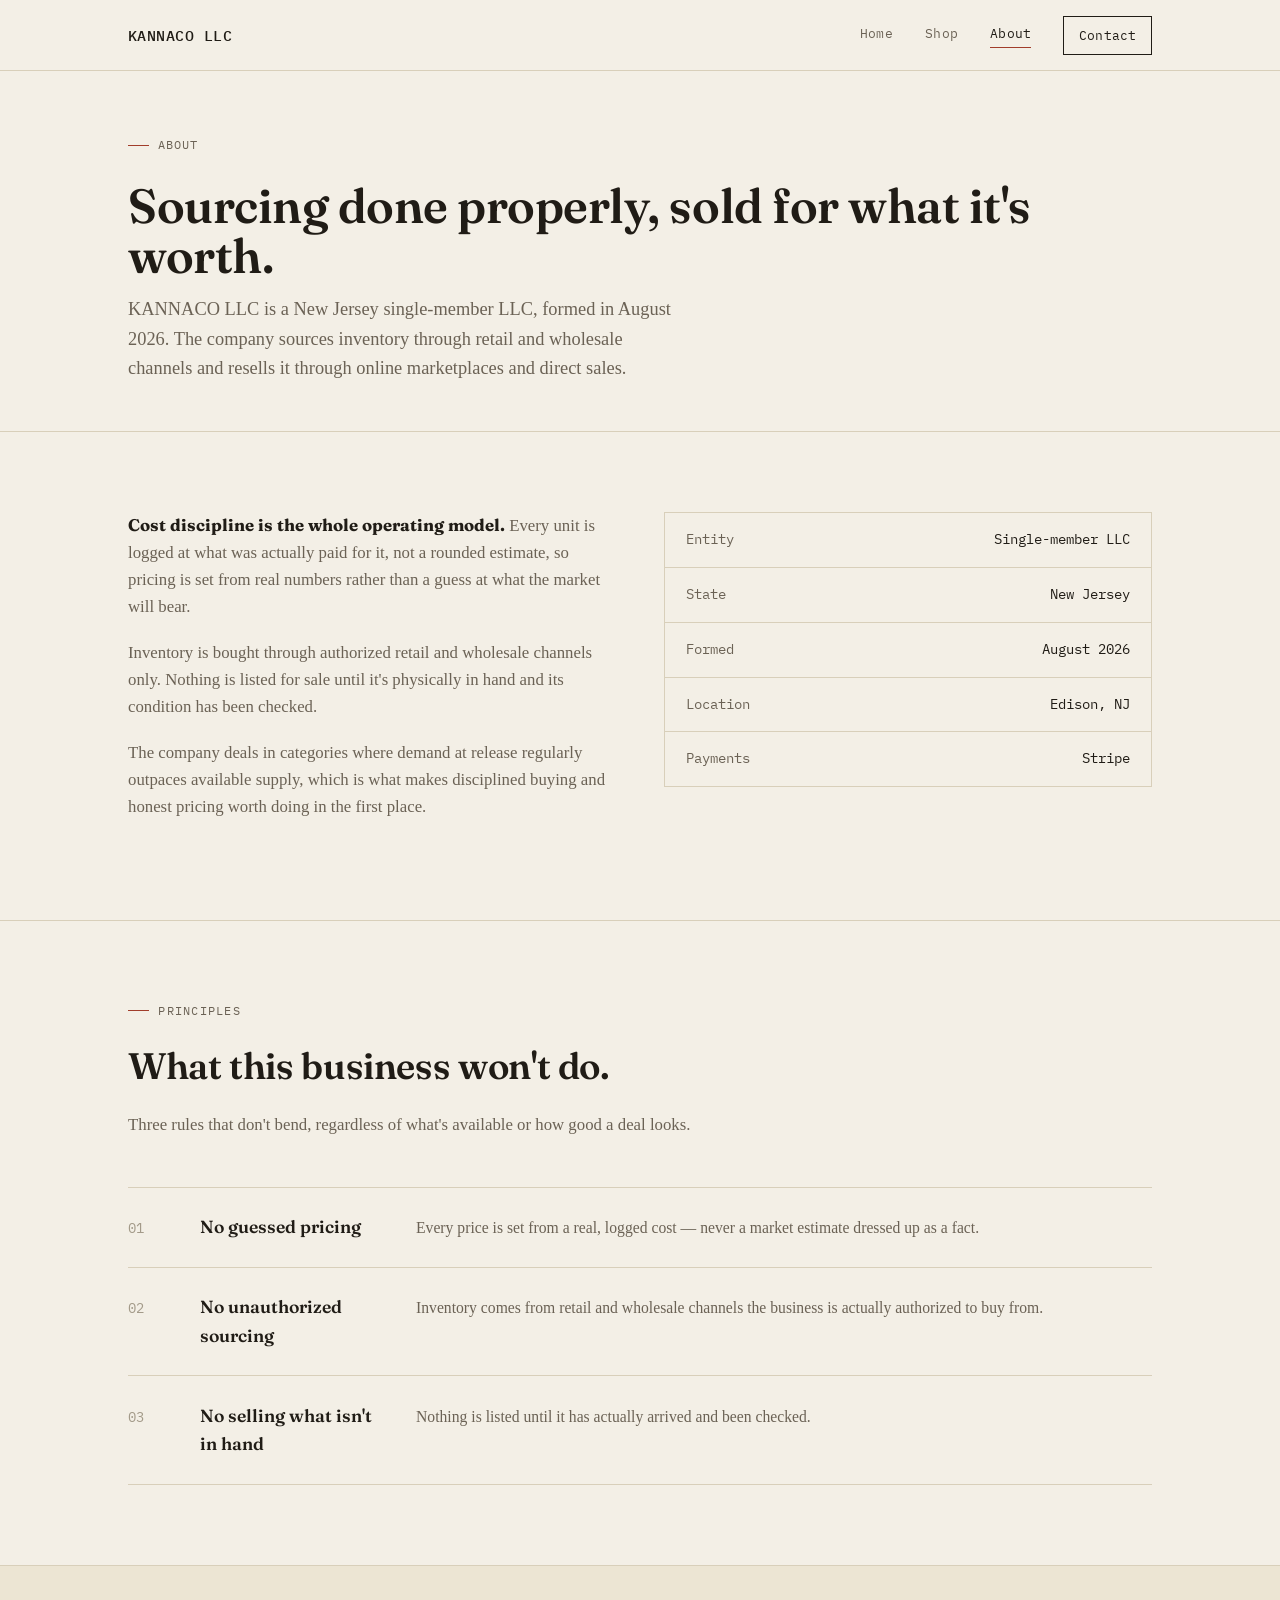
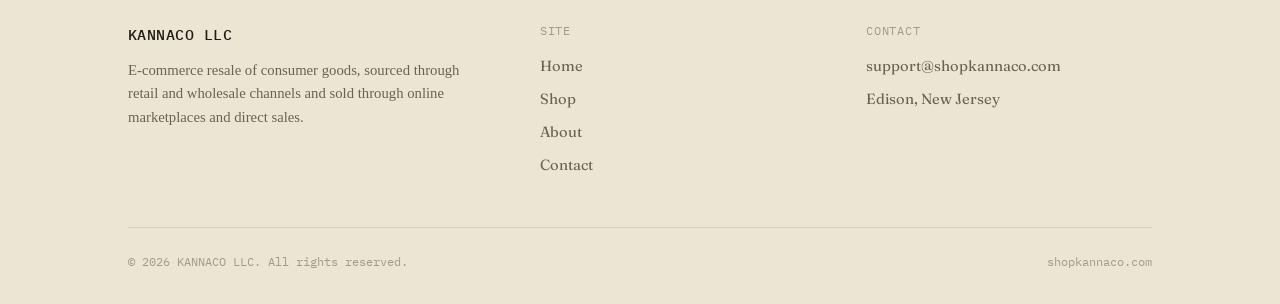
==== about.html @ 95f71543 "Add files via upload" ====
<!doctype html>
<html lang="en">
<head>
<meta charset="utf-8">
<meta name="viewport" content="width=device-width, initial-scale=1">
<title>About — KANNACO LLC</title>
<meta name="description" content="KANNACO LLC is a New Jersey single-member LLC formed in August 2026, sourcing and reselling consumer goods.">
<link rel="icon" href="data:image/svg+xml,%3Csvg xmlns='http://www.w3.org/2000/svg' viewBox='0 0 100 100'%3E%3Crect width='100' height='100' fill='%23f3efe6'/%3E%3Ccircle cx='50' cy='50' r='34' fill='none' stroke='%23a13d2b' stroke-width='5'/%3E%3Cpath d='M36 51 L46 61 L66 34' stroke='%23a13d2b' stroke-width='7' fill='none' stroke-linecap='round' stroke-linejoin='round'/%3E%3C/svg%3E">
<link rel="preconnect" href="https://fonts.googleapis.com">
<link rel="preconnect" href="https://fonts.gstatic.com" crossorigin>
<link href="https://fonts.googleapis.com/css2?family=Fraunces:opsz,wght@9..144,300..700&family=IBM+Plex+Mono:wght@400;500&display=swap" rel="stylesheet">
<link rel="stylesheet" href="site.css">
</head>
<body>

<header>
  <div class="wrap">
    <nav>
      <a class="brand" href="index.html">KANNACO LLC</a>
      <div class="navlinks">
        <a href="index.html">Home</a>
        <a href="shop.html">Shop</a>
        <a href="about.html">About</a>
        <a href="contact.html" class="cta">Contact</a>
      </div>
    </nav>
  </div>
</header>

<main>

  <section class="pagehead" style="border-top:none">
    <div class="wrap">
      <span class="letterhead reveal is-visible">About</span>
      <h1 class="reveal is-visible">Sourcing done properly, sold for what it's worth.</h1>
      <p class="lede reveal is-visible">
        KANNACO LLC is a New Jersey single-member LLC, formed in August 2026. The
        company sources inventory through retail and wholesale channels and resells
        it through online marketplaces and direct sales.
      </p>
    </div>
  </section>

  <section style="border-top:none">
    <div class="wrap about-grid">
      <div class="about-copy reveal">
        <p>
          <strong>Cost discipline is the whole operating model.</strong> Every unit
          is logged at what was actually paid for it, not a rounded estimate, so
          pricing is set from real numbers rather than a guess at what the market
          will bear.
        </p>
        <p>
          Inventory is bought through authorized retail and wholesale channels only.
          Nothing is listed for sale until it's physically in hand and its condition
          has been checked.
        </p>
        <p>
          The company deals in categories where demand at release regularly outpaces
          available supply, which is what makes disciplined buying and honest pricing
          worth doing in the first place.
        </p>
      </div>
      <div class="reveal">
        <div class="facts">
          <div class="fact"><span class="k">Entity</span><span class="v">Single-member LLC</span></div>
          <div class="fact"><span class="k">State</span><span class="v">New Jersey</span></div>
          <div class="fact"><span class="k">Formed</span><span class="v">August 2026</span></div>
          <div class="fact"><span class="k">Location</span><span class="v">Edison, NJ</span></div>
          <div class="fact"><span class="k">Payments</span><span class="v">Stripe</span></div>
        </div>
      </div>
    </div>
  </section>

  <section>
    <div class="wrap">
      <span class="kicker reveal">Principles</span>
      <h2 class="reveal">What this business won't do.</h2>
      <p class="section-lede reveal">Three rules that don't bend, regardless of what's available or how good a deal looks.</p>
      <div class="manifest reveal-group">
        <div class="row reveal">
          <span class="idx mono">01</span>
          <span class="label">No guessed pricing</span>
          <span class="desc">Every price is set from a real, logged cost — never a market estimate dressed up as a fact.</span>
        </div>
        <div class="row reveal">
          <span class="idx mono">02</span>
          <span class="label">No unauthorized sourcing</span>
          <span class="desc">Inventory comes from retail and wholesale channels the business is actually authorized to buy from.</span>
        </div>
        <div class="row reveal">
          <span class="idx mono">03</span>
          <span class="label">No selling what isn't in hand</span>
          <span class="desc">Nothing is listed until it has actually arrived and been checked.</span>
        </div>
      </div>
    </div>
  </section>

</main>

<footer>
  <div class="wrap">
    <div class="footgrid">
      <div class="footbrand">
        <a class="brand" href="index.html">KANNACO LLC</a>
        <p>E-commerce resale of consumer goods, sourced through retail and wholesale channels and sold through online marketplaces and direct sales.</p>
      </div>
      <div class="footcol">
        <span class="k">Site</span>
        <a href="index.html">Home</a>
        <a href="shop.html">Shop</a>
        <a href="about.html">About</a>
        <a href="contact.html">Contact</a>
      </div>
      <div class="footcol">
        <span class="k">Contact</span>
        <a href="mailto:support@shopkannaco.com">support@shopkannaco.com</a>
        <span class="line">Edison, New Jersey</span>
      </div>
    </div>
    <div class="footbottom">
      <span>&copy; 2026 KANNACO LLC. All rights reserved.</span>
      <span>shopkannaco.com</span>
    </div>
  </div>
</footer>

<script src="site.js"></script>
</body>
</html>
---- site.css ----
/* KANNACO LLC — shared design system. One file, every page. */

@view-transition{
  navigation:auto;
}

:root{
  --paper:#f3efe6; --paper-raised:#ece5d3; --line:#d8cfba;
  --ink:#201c16; --dim:#6b6255; --dimmer:#a39a89;
  --accent:#a13d2b; --accent-dark:#8a3323; --accent-ink:#f3efe6;
  --maxw:1080px;
}
*{box-sizing:border-box; margin:0; padding:0}
html{scroll-behavior:smooth}
@media (prefers-reduced-motion: reduce){
  html{scroll-behavior:auto}
  *{animation:none !important; transition:none !important}
}

body{
  background:var(--paper); color:var(--ink);
  font-family:'Fraunces',Georgia,'Times New Roman',serif;
  font-optical-sizing:auto;
  font-size:17px; line-height:1.6; -webkit-font-smoothing:antialiased;
}
.serif{font-family:Georgia,'Times New Roman',serif}
.mono{font-family:'IBM Plex Mono',ui-monospace,monospace}
a{color:inherit}
.wrap{max-width:var(--maxw); margin-inline:auto; padding-inline:1.75rem}
img{max-width:100%; display:block}

/* ---------- reveal-on-scroll ---------- */
.reveal{opacity:0; transform:translateY(16px); transition:opacity .6s ease, transform .6s ease}
.reveal.is-visible{opacity:1; transform:translateY(0)}
.reveal-group .reveal:nth-child(1){transition-delay:0ms}
.reveal-group .reveal:nth-child(2){transition-delay:80ms}
.reveal-group .reveal:nth-child(3){transition-delay:160ms}
.reveal-group .reveal:nth-child(4){transition-delay:240ms}
.reveal-group .reveal:nth-child(5){transition-delay:320ms}
.reveal-group .reveal:nth-child(6){transition-delay:400ms}

/* ---------- nav ---------- */
header{
  position:sticky; top:0; z-index:20;
  background:var(--paper);
  border-bottom:1px solid var(--line);
  transition:box-shadow .2s ease;
}
header.is-scrolled{box-shadow:0 1px 0 var(--line), 0 8px 16px -12px rgba(32,28,22,.25)}
nav{display:flex; align-items:center; justify-content:space-between; height:4.4rem}
.brand{
  font-family:'IBM Plex Mono',monospace; font-weight:500; font-size:.95rem;
  letter-spacing:.03em; text-decoration:none; color:var(--ink);
}
.navlinks{display:flex; gap:2rem; align-items:center}
.navlinks a{
  font-family:'IBM Plex Mono',monospace; font-size:.82rem; color:var(--dim);
  text-decoration:none; letter-spacing:.02em;
  padding-bottom:.2rem; border-bottom:1px solid transparent;
  transition:color .15s ease, border-color .15s ease;
}
.navlinks a:hover{color:var(--ink); border-color:var(--dimmer)}
.navlinks a.current{color:var(--ink); border-color:var(--accent)}
.navlinks .cta{
  color:var(--ink); border:1px solid var(--ink); padding:.5rem .9rem;
  border-bottom:1px solid var(--ink);
}
.navlinks .cta:hover{background:var(--ink); color:var(--paper)}

/* ---------- generic hero / page-header ---------- */
.hero{padding:5.5rem 0 5rem; position:relative; overflow:clip}
.hero-grid{display:grid; grid-template-columns:1.15fr .85fr; gap:3rem; align-items:center}
.letterhead{
  font-family:'IBM Plex Mono',monospace; color:var(--dim); font-size:.78rem;
  letter-spacing:.08em; text-transform:uppercase; margin-bottom:1.6rem;
  display:flex; align-items:center; gap:.6rem;
}
.letterhead::before{content:""; width:1.3rem; height:1px; background:var(--accent); flex:none}
h1{
  font-family:'Fraunces',serif; font-optical-sizing:auto;
  font-size:clamp(2.5rem, 5.2vw, 3.8rem); line-height:1.04; letter-spacing:-.01em;
  font-weight:600; margin-bottom:1.4rem;
}
.lede{font-size:1.15rem; color:var(--dim); max-width:34rem; margin-bottom:2.2rem; font-family:Georgia,'Times New Roman',serif;}
.actions{display:flex; gap:1rem; flex-wrap:wrap}
.btn{
  display:inline-flex; align-items:center; gap:.5rem; padding:.8rem 1.5rem;
  font-family:'IBM Plex Mono',monospace; font-size:.85rem; letter-spacing:.02em;
  text-decoration:none; border-radius:2px; cursor:pointer;
  border:1px solid var(--ink); background:none; color:var(--ink);
  transition:background .15s ease, color .15s ease, transform .1s ease;
}
.btn:active{transform:translateY(1px)}
.btn-primary{background:var(--accent); border-color:var(--accent); color:var(--accent-ink)}
.btn-primary:hover{background:var(--accent-dark); border-color:var(--accent-dark)}
.btn-ghost:hover{background:var(--ink); color:var(--paper)}

.hero-art{display:flex; align-items:center; justify-content:center; will-change:transform}
.hero-art svg{width:100%; height:auto; max-width:300px}

/* ---------- page header (subpages) ---------- */
.pagehead{padding:4rem 0 3rem; border-bottom:1px solid var(--line)}
.pagehead h1{font-size:clamp(2.1rem,4.4vw,3rem); margin-bottom:.9rem}
.pagehead .lede{margin-bottom:0}

/* ---------- section chrome ---------- */
section{padding:5rem 0; border-top:1px solid var(--line)}
.kicker{
  font-family:'IBM Plex Mono',monospace; color:var(--dim); font-size:.78rem;
  letter-spacing:.1em; text-transform:uppercase; margin-bottom:1rem; display:flex;
  align-items:center; gap:.6rem;
}
.kicker::before{content:""; width:1.3rem; height:1px; background:var(--accent); flex:none}
h2{
  font-family:'Fraunces',serif; font-optical-sizing:auto;
  font-size:clamp(1.7rem,3.2vw,2.3rem); letter-spacing:-.01em; margin-bottom:1rem; font-weight:600;
}
h3{font-family:'Fraunces',serif; font-weight:600; font-size:1.1rem}
.section-lede{color:var(--dim); max-width:38rem; font-size:1.05rem; margin-bottom:3rem; font-family:Georgia,'Times New Roman',serif;}

/* ---------- manifest rows (what we do / process) ---------- */
.manifest{border-top:1px solid var(--line)}
.row{
  display:grid; grid-template-columns:3rem 12rem 1fr; gap:1.5rem;
  padding:1.6rem 0; border-bottom:1px solid var(--line); align-items:baseline;
}
.row .idx{font-family:'IBM Plex Mono',monospace; color:var(--dimmer); font-size:.85rem}
.row .label{font-family:'Fraunces',serif; font-weight:600; font-size:1.1rem}
.row .desc{color:var(--dim); font-family:Georgia,'Times New Roman',serif; font-size:.98rem; line-height:1.6}

/* ---------- horizontal process strip ---------- */
.strip{background:var(--ink); color:var(--paper); border-top:none; padding:4rem 0}
.strip .kicker{color:#c9a58f}
.strip .kicker::before{background:var(--accent)}
.strip h2{color:var(--paper)}
.strip .section-lede{color:#b9b2a4}
.strip-track{
  display:flex; gap:1.25rem; overflow-x:auto; padding-bottom:1rem;
  scroll-snap-type:x proximity; -webkit-overflow-scrolling:touch;
}
.strip-track::-webkit-scrollbar{height:6px}
.strip-track::-webkit-scrollbar-thumb{background:#4a443a; border-radius:3px}
.strip-card{
  flex:0 0 240px; scroll-snap-align:start; background:#2b2620; border:1px solid #423b30;
  border-radius:3px; padding:1.5rem;
}
.strip-card .idx{font-family:'IBM Plex Mono',monospace; color:var(--accent); font-size:.8rem; display:block; margin-bottom:.8rem}
.strip-card h3{color:var(--paper); margin-bottom:.5rem}
.strip-card p{color:#b9b2a4; font-size:.92rem; font-family:Georgia,serif; line-height:1.55}

/* ---------- cards (shop / features) ---------- */
.cardgrid{display:grid; grid-template-columns:repeat(auto-fit, minmax(230px,1fr)); gap:1.25rem}
.card{
  border:1px solid var(--line); padding:1.6rem; background:var(--paper);
  transition:border-color .15s ease, background .15s ease, transform .15s ease;
}
.card:hover{border-color:var(--dimmer); background:var(--paper-raised); transform:translateY(-2px)}
.card .tag{
  font-family:'IBM Plex Mono',monospace; font-size:.72rem; color:var(--dim);
  text-transform:uppercase; letter-spacing:.06em; margin-bottom:.9rem; display:block;
}
.card h3{margin-bottom:.5rem}
.card p{color:var(--dim); font-family:Georgia,serif; font-size:.94rem; line-height:1.6; margin-bottom:1.2rem}
.card .btn{width:100%; justify-content:center}

/* ---------- about ---------- */
.about-grid{display:grid; grid-template-columns:1fr 1fr; gap:3rem; align-items:start}
.about-copy p{color:var(--dim); font-size:1.05rem; margin-bottom:1.2rem; max-width:32rem; font-family:Georgia,'Times New Roman',serif;}
.about-copy p strong{color:var(--ink); font-weight:700; font-family:'Fraunces',serif;}
.facts{border:1px solid var(--line)}
.fact{
  display:flex; justify-content:space-between; gap:1rem; padding:1rem 1.3rem;
  border-bottom:1px solid var(--line); font-family:'IBM Plex Mono',monospace; font-size:.85rem;
}
.fact:last-child{border-bottom:none}
.fact .k{color:var(--dim)}
.fact .v{color:var(--ink); text-align:right}

/* ---------- contact ---------- */
.contact-grid{display:flex; justify-content:space-between; align-items:flex-end; gap:2rem; flex-wrap:wrap}
.contact-meta{display:flex; gap:2.5rem; margin-top:1.8rem; flex-wrap:wrap}
.contact-meta .k{font-family:'IBM Plex Mono',monospace; font-size:.72rem; text-transform:uppercase; letter-spacing:.07em; color:var(--dimmer); margin-bottom:.35rem}
.contact-meta .v{font-size:1rem; font-family:Georgia,serif;}
.contact-meta a{text-decoration:none; border-bottom:1px solid var(--line)}
.contact-meta a:hover{border-color:var(--accent); color:var(--accent)}

.steps{counter-reset:step}
.step{display:flex; gap:1.3rem; padding:1.5rem 0; border-bottom:1px solid var(--line)}
.step:last-child{border-bottom:none}
.step .num{
  counter-increment:step; font-family:'IBM Plex Mono',monospace; color:var(--accent);
  font-size:.95rem; flex:none; width:2rem;
}
.step .num::before{content:"0" counter(step)}
.step h3{margin-bottom:.35rem}
.step p{color:var(--dim); font-family:Georgia,serif; font-size:.95rem}

/* ---------- footer (deliberate section, not an afterthought) ---------- */
footer{border-top:1px solid var(--line); background:var(--paper-raised); padding:3.5rem 0 2rem}
.footgrid{display:grid; grid-template-columns:1.3fr 1fr 1fr; gap:2.5rem; margin-bottom:2.5rem}
.footbrand .brand{display:block; margin-bottom:.8rem}
.footbrand p{color:var(--dim); font-family:Georgia,serif; font-size:.92rem; max-width:22rem}
.footcol .k{
  font-family:'IBM Plex Mono',monospace; font-size:.72rem; text-transform:uppercase;
  letter-spacing:.07em; color:var(--dimmer); margin-bottom:.9rem; display:block;
}
.footcol a{display:block; text-decoration:none; color:var(--dim); font-size:.92rem; margin-bottom:.6rem; width:fit-content}
.footcol a:hover{color:var(--ink)}
.footcol .line{display:block; color:var(--dim); font-size:.92rem; margin-bottom:.6rem}
.footbottom{
  display:flex; justify-content:space-between; align-items:center; flex-wrap:wrap; gap:.8rem;
  border-top:1px solid var(--line); padding-top:1.5rem;
  color:var(--dimmer); font-family:'IBM Plex Mono',monospace; font-size:.78rem;
}

@media (max-width: 860px){
  .navlinks{gap:1.1rem}
  .navlinks a:not(.cta){display:none}
  .hero-grid{grid-template-columns:1fr}
  .hero-art{order:-1; max-width:200px; margin-inline:auto}
  .about-grid{grid-template-columns:1fr; gap:2rem}
  .row{grid-template-columns:2.2rem 1fr; grid-template-areas:"idx label" ". desc"}
  .row .idx{grid-area:idx}
  .row .label{grid-area:label}
  .row .desc{grid-area:desc}
  .contact-grid{flex-direction:column; align-items:flex-start}
  .footgrid{grid-template-columns:1fr; gap:2rem}
}
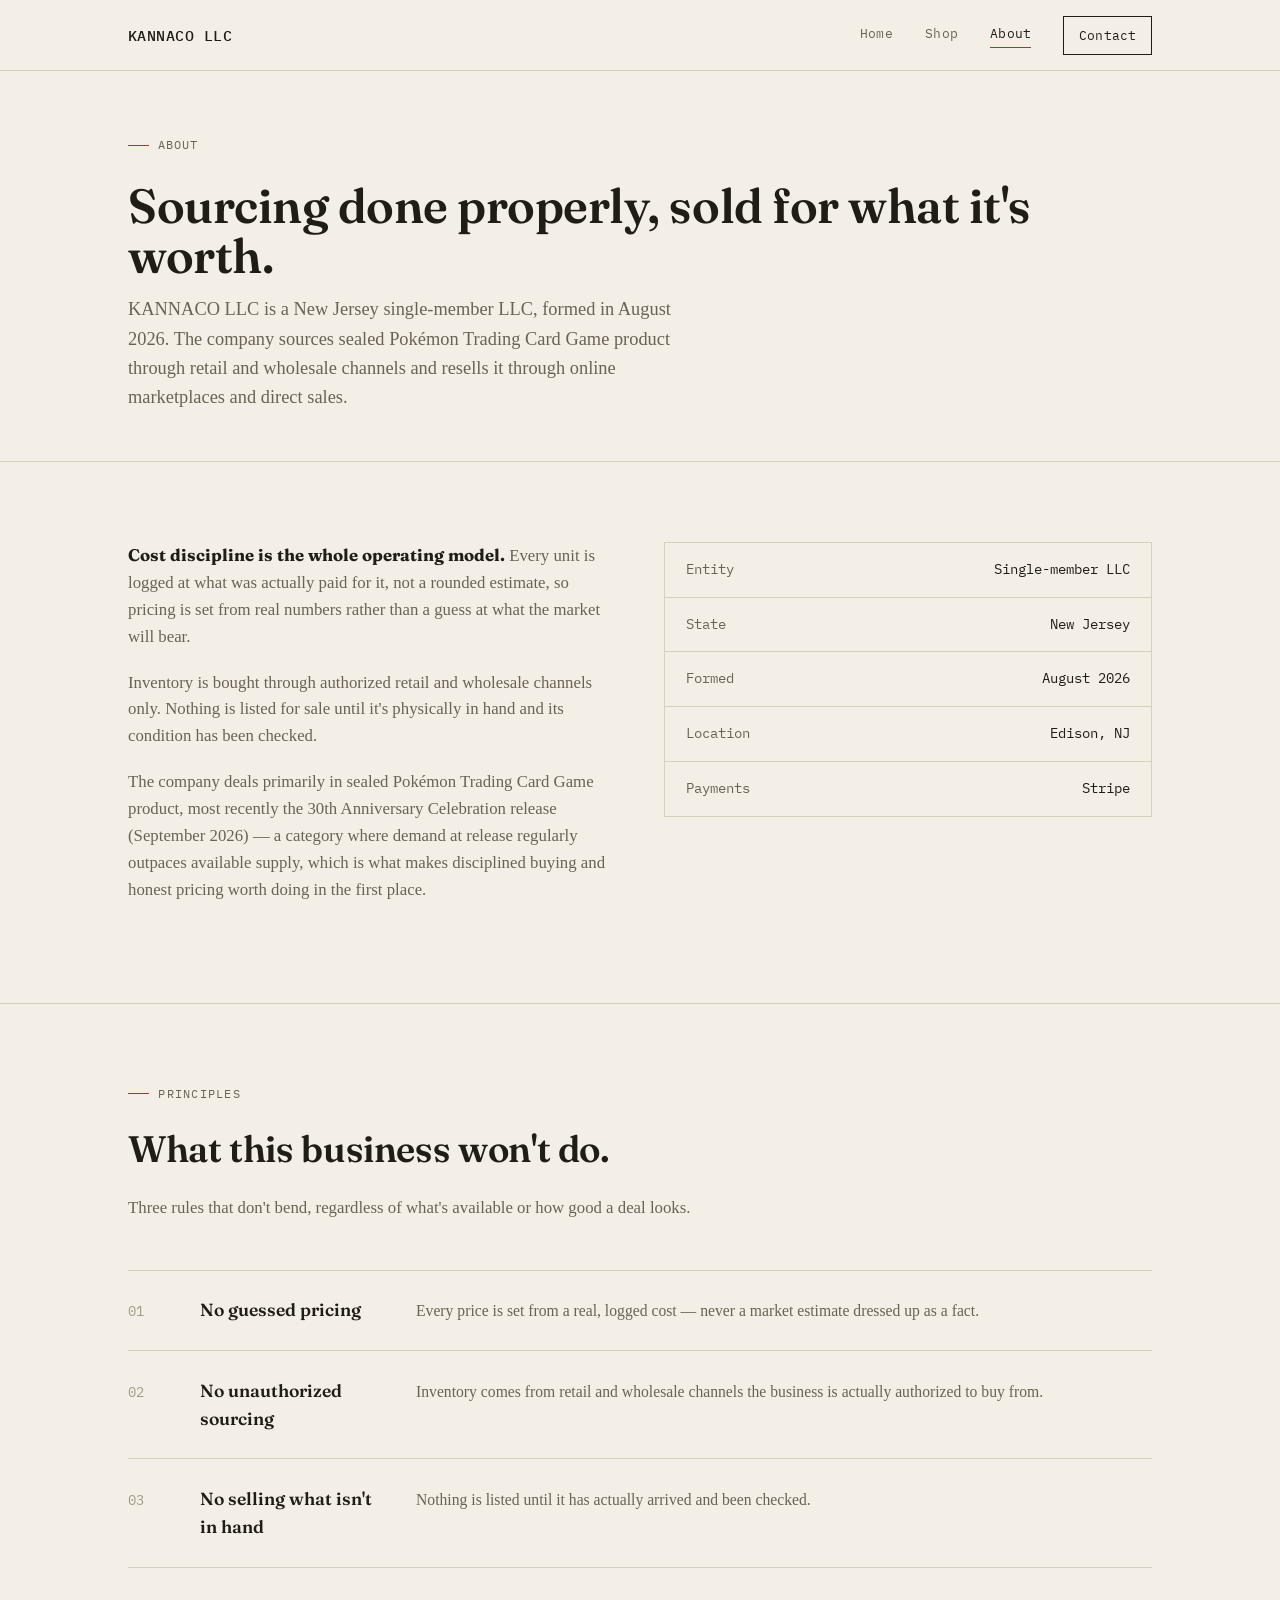
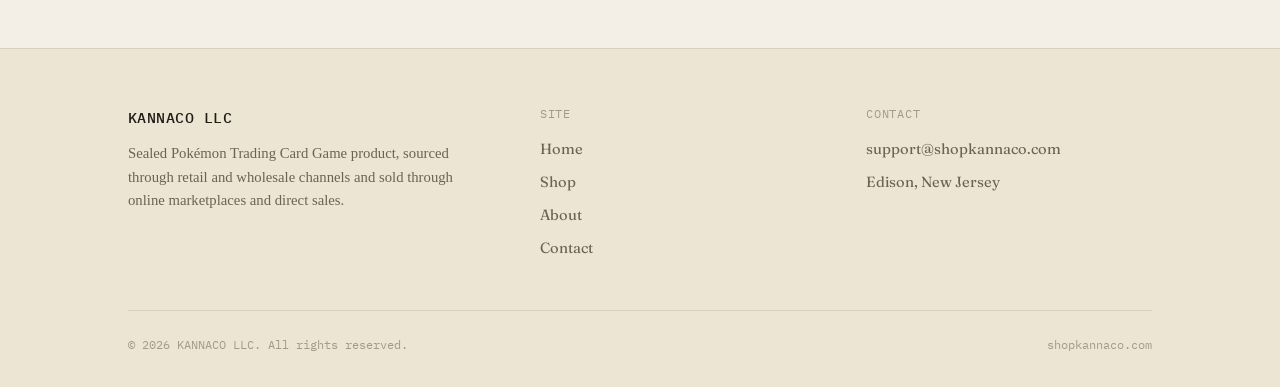
==== commit 9d7f8ccf: "Add files via upload" ====
--- a/about.html
+++ b/about.html
@@ -4,7 +4,7 @@
 <meta charset="utf-8">
 <meta name="viewport" content="width=device-width, initial-scale=1">
 <title>About — KANNACO LLC</title>
-<meta name="description" content="KANNACO LLC is a New Jersey single-member LLC formed in August 2026, sourcing and reselling consumer goods.">
+<meta name="description" content="KANNACO LLC is a New Jersey single-member LLC formed in August 2026, sourcing and reselling sealed Pokémon Trading Card Game product.">
 <link rel="icon" href="data:image/svg+xml,%3Csvg xmlns='http://www.w3.org/2000/svg' viewBox='0 0 100 100'%3E%3Crect width='100' height='100' fill='%23f3efe6'/%3E%3Ccircle cx='50' cy='50' r='34' fill='none' stroke='%23a13d2b' stroke-width='5'/%3E%3Cpath d='M36 51 L46 61 L66 34' stroke='%23a13d2b' stroke-width='7' fill='none' stroke-linecap='round' stroke-linejoin='round'/%3E%3C/svg%3E">
 <link rel="preconnect" href="https://fonts.googleapis.com">
 <link rel="preconnect" href="https://fonts.gstatic.com" crossorigin>
@@ -35,8 +35,9 @@
       <h1 class="reveal is-visible">Sourcing done properly, sold for what it's worth.</h1>
       <p class="lede reveal is-visible">
         KANNACO LLC is a New Jersey single-member LLC, formed in August 2026. The
-        company sources inventory through retail and wholesale channels and resells
-        it through online marketplaces and direct sales.
+        company sources sealed Pok&eacute;mon Trading Card Game product through retail
+        and wholesale channels and resells it through online marketplaces and direct
+        sales.
       </p>
     </div>
   </section>
@@ -56,9 +57,11 @@
           has been checked.
         </p>
         <p>
-          The company deals in categories where demand at release regularly outpaces
-          available supply, which is what makes disciplined buying and honest pricing
-          worth doing in the first place.
+          The company deals primarily in sealed Pok&eacute;mon Trading Card Game
+          product, most recently the 30th Anniversary Celebration release (September
+          2026) — a category where demand at release regularly outpaces available
+          supply, which is what makes disciplined buying and honest pricing worth
+          doing in the first place.
         </p>
       </div>
       <div class="reveal">
@@ -105,7 +108,7 @@
     <div class="footgrid">
       <div class="footbrand">
         <a class="brand" href="index.html">KANNACO LLC</a>
-        <p>E-commerce resale of consumer goods, sourced through retail and wholesale channels and sold through online marketplaces and direct sales.</p>
+        <p>Sealed Pok&eacute;mon Trading Card Game product, sourced through retail and wholesale channels and sold through online marketplaces and direct sales.</p>
       </div>
       <div class="footcol">
         <span class="k">Site</span>
